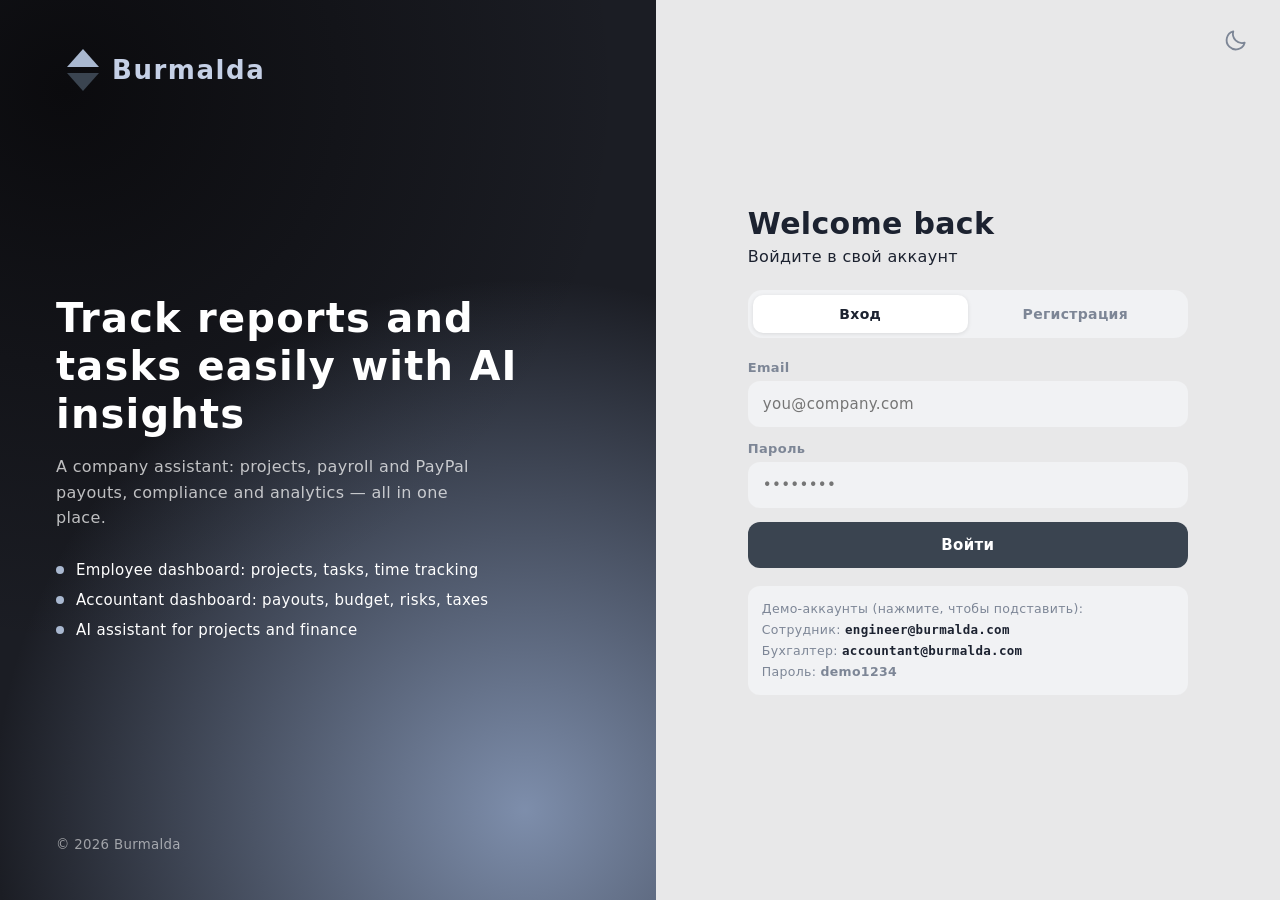
==== accountant.html @ 305d4a4e "Add Burmalda frontend: employee and accountant dashboards. Includes login, AI chat, PayPal-oriented " ====
<!DOCTYPE html>
<html lang="ru">
<head>
  <meta charset="utf-8">
  <meta name="viewport" content="width=device-width, initial-scale=1">
  <title>Burmalda — Accountant</title>
  <script src="js/theme.js"></script>
  <link rel="stylesheet" href="css/style.css">
</head>
<body>
<script src="js/api.js"></script>
<script src="js/common.js"></script>
<script src="js/pages.js"></script>
<script src="js/accountant.js"></script>
</body>
</html>
---- css/style.css ----
/* ============ Burmalda — общий стиль ============ */
:root {
  --bg: #e8e8e9;
  --side: #f6f6f7;
  --surface: #ffffff;
  --surface-2: #f1f2f4;
  --text: #1c2230;
  --muted: #7d8696;
  --border: #e3e5e9;
  --accent: #a9b8d0;
  --accent-2: #8fa1bf;
  --slate: #3a4450;
  --heading-accent: #1f5a43;
  --brand: #8d9cba;
  --ok-bg: #e6f8ea;  --ok-fg: #1f9d55;
  --warn-bg: #fff4d6; --warn-fg: #c98a00;
  --bad-bg: #ffe4e4;  --bad-fg: #d33a3a;
  --shadow: 0 1px 2px rgba(20, 30, 50, .04);
  --radius: 22px;
  --font: "Inter", "Segoe UI", system-ui, -apple-system, Roboto, Arial, sans-serif;
}
[data-theme="dark"] {
  --bg: #141416;
  --side: #17171a;
  --surface: #1e1e22;
  --surface-2: #2a2a2f;
  --text: #f1f2f5;
  --muted: #8f97a6;
  --border: #2d2d33;
  --accent: #a9b8d0;
  --accent-2: #8fa1bf;
  --slate: #3d3d47;
  --heading-accent: #b7c6e0;
  --brand: #a9b8d0;
  --ok-bg: #173826;  --ok-fg: #5ee28f;
  --warn-bg: #3d3210; --warn-fg: #ffc94a;
  --bad-bg: #40191b;  --bad-fg: #ff7b7b;
  --shadow: none;
}

* { box-sizing: border-box; margin: 0; padding: 0; }
html { color-scheme: light; }
html[data-theme="dark"] { color-scheme: dark; }
body {
  font-family: var(--font);
  background: var(--bg);
  color: var(--text);
  min-height: 100vh;
  letter-spacing: .02em;
  -webkit-font-smoothing: antialiased;
  transition: background .25s, color .25s;
}
button { font: inherit; color: inherit; cursor: pointer; border: 0; background: none; letter-spacing: inherit; }
input, textarea, select { font: inherit; color: inherit; letter-spacing: inherit; }
a { color: inherit; text-decoration: none; }
svg { display: block; }
.sr-only { position: absolute; width: 1px; height: 1px; overflow: hidden; clip: rect(0 0 0 0); }

/* ---------- Каркас приложения ---------- */
.app { display: grid; grid-template-columns: 280px 1fr; min-height: 100vh; }
.sidebar {
  background: var(--side);
  border-right: 1px solid var(--border);
  padding: 22px 14px;
  display: flex; flex-direction: column; gap: 18px;
  position: sticky; top: 0; height: 100vh; overflow-y: auto;
}
.logo { display: flex; align-items: center; gap: 12px; padding: 0 10px 4px; }
.logo svg { width: 34px; height: 44px; }
.logo span { font-size: 26px; font-weight: 600; color: var(--brand); letter-spacing: .06em; }

.profile {
  position: relative; display: flex; align-items: center; gap: 12px;
  background: var(--surface-2); border-radius: 12px; padding: 12px 14px; width: 100%; text-align: left;
}
.profile .pname { font-weight: 600; font-size: 15px; }
.profile .prole { font-size: 13px; color: var(--muted); }
.profile .chev { margin-left: auto; width: 18px; height: 18px; color: var(--muted); }
.menu-pop {
  position: absolute; left: 0; right: 0; top: calc(100% + 6px); z-index: 20;
  background: var(--surface); border: 1px solid var(--border); border-radius: 12px; padding: 6px;
  box-shadow: 0 8px 24px rgba(0,0,0,.12); display: none;
}
.menu-pop.open { display: block; }
.menu-pop button { display: block; width: 100%; text-align: left; padding: 10px 12px; border-radius: 8px; font-size: 14px; }
.menu-pop button:hover { background: var(--surface-2); }

.nav-label { font-size: 15px; color: var(--muted); padding: 6px 12px 0; text-transform: uppercase; letter-spacing: .1em; }
.nav { display: flex; flex-direction: column; gap: 4px; }
.nav button {
  display: flex; align-items: center; gap: 12px; padding: 11px 12px; border-radius: 10px;
  font-size: 15px; font-weight: 500; color: var(--text); text-align: left; width: 100%;
}
.nav button svg { width: 20px; height: 20px; flex: none; opacity: .85; }
.nav button:hover { background: var(--surface-2); }
.nav button.active { background: var(--surface-2); font-weight: 700; }
.nav .radio { width: 18px; height: 18px; border: 1.5px solid var(--muted); border-radius: 50%; flex: none; }
.nav-spacer { height: 6px; }

.content { min-width: 0; display: flex; flex-direction: column; }
.topbar {
  display: flex; align-items: center; gap: 14px; padding: 16px 28px;
  background: var(--surface); border-bottom: 1px solid var(--border);
  position: sticky; top: 0; z-index: 10;
}
[data-theme="light"] .topbar { background: #f7f7f8; }
.burger { display: none; width: 40px; height: 40px; border-radius: 10px; align-items: center; justify-content: center; }
.burger svg { width: 24px; height: 24px; }
.top-title { flex: 1; min-width: 0; }
.top-title h1 { font-size: 20px; font-weight: 600; }
.top-title p { font-size: 15px; color: var(--muted); font-weight: 500; white-space: nowrap; overflow: hidden; text-overflow: ellipsis; }
.search {
  display: flex; align-items: center; gap: 10px; background: var(--surface-2);
  border-radius: 10px; padding: 0 14px; height: 46px; width: 330px; max-width: 34vw;
}
.search svg { width: 22px; height: 22px; color: var(--muted); flex: none; }
.search input { background: none; border: 0; outline: 0; width: 100%; font-size: 15px; }
.search input::placeholder { color: var(--muted); }
.icon-btn { width: 40px; height: 40px; border-radius: 50%; display: grid; place-items: center; color: var(--muted); }
.icon-btn:hover { background: var(--surface-2); color: var(--text); }
.icon-btn svg { width: 26px; height: 26px; }

.avatar {
  width: 40px; height: 40px; border-radius: 50%; flex: none; display: grid; place-items: center;
  color: #fff; font-weight: 700; font-size: 14px; letter-spacing: .02em;
  background: linear-gradient(135deg, #3d2a6b, #1a1a3a 55%, #6a4fb0);
}
.avatar.sm { width: 46px; height: 46px; font-size: 15px; }

main#view { padding: 24px 28px 40px; flex: 1; }

/* ---------- Карточки ---------- */
.card {
  background: var(--surface); border-radius: var(--radius); padding: 22px 24px;
  box-shadow: var(--shadow); min-width: 0; position: relative;
}
.card h2 { font-size: 20px; font-weight: 600; letter-spacing: .06em; }
.card .sub { color: var(--muted); font-size: 14px; }
.card.dark {
  color: #fff; border: 0;
  background:
    radial-gradient(circle at 80% 85%, rgba(150,170,205,.85), transparent 55%),
    radial-gradient(circle at 15% 15%, #0d0d10, transparent 60%), #1d1f26;
}
.card.dark .sub { color: rgba(255,255,255,.7); }
.grid { display: grid; gap: 22px; }
.stack { display: flex; flex-direction: column; gap: 22px; min-width: 0; }
.row-head { display: flex; align-items: flex-start; justify-content: space-between; gap: 12px; }

.arrow-btn {
  width: 40px; height: 40px; border-radius: 50%; border: 1.5px solid var(--text);
  display: grid; place-items: center; flex: none;
}
.arrow-btn svg { width: 18px; height: 18px; }
.arrow-btn:hover { background: var(--text); color: var(--surface); }
.card.dark .arrow-btn { border-color: #fff; }

.stat-big { font-size: 64px; font-weight: 600; line-height: 1; margin: 18px 0 20px; letter-spacing: .04em; }
.stat-big small { font-size: 22px; font-weight: 600; margin-left: 14px; vertical-align: top; position: relative; top: 4px; }
.stat-note { display: flex; align-items: center; gap: 10px; font-size: 15px; color: var(--heading-accent); }
[data-theme="dark"] .stat-note { color: var(--text); }
.chip {
  display: inline-flex; align-items: center; gap: 3px; border: 1.5px solid currentColor;
  border-radius: 5px; padding: 0 5px; font-size: 11px; line-height: 16px; color: var(--text);
}

.pill-btns { display: flex; gap: 14px; margin-top: 4px; }
.pill {
  background: #fff; color: #1f5a43; border-radius: 999px; padding: 13px 0; flex: 1;
  font-size: 14px; font-weight: 600; letter-spacing: .06em;
}
.pill:hover { filter: brightness(.94); }
.btn-outline {
  border: 1.5px solid var(--text); border-radius: 999px; padding: 12px 24px; font-size: 14px; font-weight: 600;
}
.btn-outline:hover { background: var(--text); color: var(--surface); }
.btn {
  background: var(--slate); color: #fff; border-radius: 12px; padding: 14px 20px; font-weight: 600; font-size: 15px; width: 100%;
  transition: filter .15s;
}
[data-theme="dark"] .btn { background: var(--accent); color: #12151c; }
.btn:hover { filter: brightness(1.12); }
.btn:disabled { opacity: .6; cursor: wait; }

/* ---------- Сотрудник: аналитика ---------- */
.week { display: flex; justify-content: space-between; align-items: flex-end; height: 215px; padding: 24px 6px 0; }
.day { display: flex; flex-direction: column; align-items: center; gap: 12px; width: 14%; position: relative; }
.pillbar { width: 64px; border-radius: 40px; position: relative; transition: height .5s; }
.pillbar.hatched {
  background: repeating-linear-gradient(135deg, transparent 0 5px, var(--text) 5px 6.5px);
  border: 1.5px solid var(--text); opacity: .9;
}
.pillbar.light { background: var(--accent); }
.pillbar.mid { background: #5f6368; }
.pillbar.dark { background: var(--slate); }
[data-theme="dark"] .pillbar.dark { background: #3b3b47; }
.day .lbl { font-size: 24px; font-weight: 400; }
.tip {
  position: absolute; top: -22px; left: 50%; transform: translateX(-50%); font-size: 10px;
  padding: 1px 6px; border-radius: 4px; background: var(--ok-bg); color: var(--ok-fg); border: 1px solid var(--ok-fg);
}

/* ---------- Команда ---------- */
.member { display: flex; align-items: center; gap: 16px; padding: 12px 0; }
.member .mi { flex: 1; min-width: 0; }
.member .mn { font-weight: 600; font-size: 17px; }
.member .mt { font-size: 14px; color: var(--muted); }
.member .mt b { color: var(--text); font-weight: 700; }
.badge { font-size: 11px; padding: 3px 12px; border-radius: 4px; border: 1px solid; white-space: nowrap; }
.badge.progress { background: var(--warn-bg); color: var(--warn-fg); border-color: var(--warn-fg); }
.badge.pending  { background: var(--bad-bg);  color: var(--bad-fg);  border-color: var(--bad-fg); }
.badge.completed{ background: var(--ok-bg);   color: var(--ok-fg);   border-color: var(--ok-fg); }
.av-1 { background: linear-gradient(135deg,#e9a23b,#a8561f); }
.av-2 { background: linear-gradient(135deg,#6b8f71,#2f4f3a); }
.av-3 { background: linear-gradient(135deg,#c76d9a,#7a2f5c); }
.av-4 { background: linear-gradient(135deg,#d65a3a,#7b2a14); }
.av-5 { background: linear-gradient(135deg,#4f7fd0,#1f3f7a); }

/* ---------- AI чат ---------- */
.ai-card { display: flex; flex-direction: column; }
.ai-hello { text-align: center; padding: 14px 0 12px; }
.ai-hello .mark { width: 34px; height: 44px; margin: 6px auto 8px; }
.ai-hello .hi { color: var(--heading-accent); font-size: 21px; font-weight: 500; }
.ai-hello h3 { color: var(--heading-accent); font-size: 25px; font-weight: 700; letter-spacing: .06em; margin-top: 2px; }
.ai-hello p { color: var(--muted); font-size: 12.5px; max-width: 420px; margin: 12px auto 0; line-height: 1.6; opacity: .85; }
.chat-log { display: none; flex-direction: column; gap: 10px; max-height: 230px; overflow-y: auto; padding: 14px 2px; }
.chat-log.has { display: flex; }
.msg { max-width: 82%; padding: 10px 14px; border-radius: 14px; font-size: 14px; line-height: 1.5; white-space: pre-wrap; }
.msg.me { align-self: flex-end; background: var(--slate); color: #fff; border-bottom-right-radius: 4px; }
[data-theme="dark"] .msg.me { background: var(--accent); color: #12151c; }
.msg.ai { align-self: flex-start; background: var(--surface-2); border-bottom-left-radius: 4px; }
.composer { background: var(--surface-2); border-radius: 12px; padding: 14px 16px 10px; margin-top: auto; }
.composer textarea { width: 100%; resize: none; border: 0; outline: 0; background: none; font-size: 14px; height: 38px; }
.composer textarea::placeholder { color: var(--muted); }
.composer .tools { display: flex; align-items: center; gap: 8px; }
.composer .tools button { width: 30px; height: 30px; border-radius: 50%; background: var(--surface); display: grid; place-items: center; color: var(--muted); }
.composer .tools button svg { width: 16px; height: 16px; }
.composer .tools .send { margin-left: auto; background: var(--slate); color: #fff; }
[data-theme="dark"] .composer .tools .send { background: var(--accent); color: #12151c; }

/* ---------- Прогресс и таймер ---------- */
.gauge-wrap {
  display: flex; flex-direction: column; align-items: center;
  width: 100%; margin-top: 14px;
}
.gauge { position: relative; width: 100%; max-width: 250px; }
.gauge svg { display: block; width: 100%; height: auto; overflow: visible; }
.gauge .center { position: absolute; left: 0; right: 0; bottom: 4px; text-align: center; }
.gauge .center b { font-size: 40px; font-weight: 600; display: block; line-height: 1; }
.gauge .center span { font-size: 12px; color: var(--accent-2); }
.legend {
  display: flex; justify-content: center; gap: 16px 22px;
  margin-top: 18px; font-size: 10px; flex-wrap: wrap;
  width: 100%; text-align: center;
}
.legend i { display: inline-block; width: 13px; height: 13px; border-radius: 50%; margin-right: 6px; vertical-align: -3px; }
.legend i.hatch { border-radius: 2px; background: repeating-linear-gradient(135deg, transparent 0 2px, var(--text) 2px 3px); }
.legend i.l1 { background: var(--accent); } .legend i.l2 { background: #5f6368; } .legend i.l3 { background: var(--heading-accent); }

.tracker {
  color: #fff; display: flex; flex-direction: column; justify-content: space-between; min-height: 300px;
  background:
    radial-gradient(ellipse at 20% 100%, rgba(200,215,240,.9), transparent 55%),
    radial-gradient(ellipse at 90% 90%, rgba(120,140,175,.6), transparent 50%), #0a0a0d;
}
.tracker .time { font-size: clamp(30px, 2.9vw, 52px); font-weight: 500; letter-spacing: 0; white-space: nowrap; text-align: center; margin-top: 24px; font-variant-numeric: tabular-nums; }
.tracker .ctrls { display: flex; justify-content: center; gap: 16px; }
.tracker .ctrls button {
  width: 78px; height: 78px; border-radius: 50%; background: rgba(60,66,78,.82); display: grid; place-items: center;
  backdrop-filter: blur(6px);
}
.tracker .ctrls button:hover { background: rgba(80,88,104,.9); }
.tracker .ctrls svg { width: 34px; height: 34px; }

/* ---------- Бухгалтер ---------- */
.pay-top { display: grid; grid-template-columns: auto 1fr; gap: 18px; align-items: center; }
.pay-top .stat-big { font-size: 58px; margin: 16px 0 14px; }
.badge-dark { display: inline-flex; gap: 8px; align-items: center; background: var(--slate); color: #fff; font-size: 12px; padding: 5px 12px; border-radius: 6px; }
[data-theme="dark"] .badge-dark { background: var(--surface-2); }
.paypal { font-weight: 800; font-style: italic; color: #1b4ea8; font-size: 18px; letter-spacing: 0; }
.paypal b { color: #1d9bd8; }
[data-theme="dark"] .paypal { color: #6aa2ff; }
.card-foot { display: flex; justify-content: space-between; align-items: flex-end; margin-top: 8px; }
.muted-lg { color: var(--muted); font-size: 18px; }
.round-actions { display: flex; gap: 12px; }
.round-actions div { text-align: center; font-size: 8.5px; color: var(--muted); }
.round-actions button { width: 38px; height: 38px; border-radius: 50%; background: var(--slate); color: #fff; display: grid; place-items: center; margin: 0 auto 5px; }
.round-actions button svg { width: 18px; height: 18px; }
.alert-box { text-align: center; padding-top: 6px; }
.alert-box svg { width: 70px; height: 70px; margin: 8px auto; color: var(--slate); }
[data-theme="dark"] .alert-box svg { color: var(--accent); }
.alert-box b { display: block; font-size: 17px; font-weight: 600; margin-bottom: 4px; }
.alert-box a { display: block; margin-top: 14px; font-size: 12px; color: var(--accent-2); cursor: pointer; }
.donut-wrap { display: flex; align-items: center; gap: 14px; margin-top: 10px; }
.donut { position: relative; width: 132px; height: 132px; flex: none; }
.donut .dc { position: absolute; inset: 0; display: grid; place-content: center; text-align: center; }
.donut .dc b { font-size: 28px; font-weight: 600; line-height: 1; }
.donut .dc span { font-size: 12px; font-weight: 600; }
.donut-list { font-size: 10.5px; line-height: 1.5; }
.donut-list li { margin-bottom: 12px; list-style: none; padding-left: 10px; position: relative; }
.donut-list li::before { content: ""; position: absolute; left: 0; top: 6px; width: 4px; height: 4px; border-radius: 50%; background: var(--text); }
.link { color: var(--text); font-size: 13px; cursor: pointer; text-decoration: none; display: inline-block; margin-top: 8px; }
.link:hover { text-decoration: underline; }
.card.cash {
  display: flex; flex-direction: column; min-height: 0; height: 100%;
  align-self: stretch;
}
.card.cash .row-head { flex: none; align-items: center; margin-bottom: 2px; }
.card.cash .cf-chart-wrap {
  flex: 1 1 0%;
  min-height: 0;
  position: relative;
  width: 100%;
  margin-top: 2px;
}
.card.cash .cf-chart {
  position: absolute;
  inset: 0;
  width: 100%;
  height: 100%;
  display: block;
}
.cf-legend { display: flex; justify-content: flex-end; gap: 22px; font-size: 12px; margin: 0; flex: none; }
.cf-legend span::before { content: ""; display: inline-block; width: 6px; height: 6px; border-radius: 50%; background: var(--text); margin-right: 8px; vertical-align: 1px; }
.cf-legend .f2::before { background: #6b7280; }
.cf-legend .f3::before { background: none; width: 16px; height: 0; border-radius: 0; border-top: 2px dashed var(--text); vertical-align: 4px; }
.tx { display: grid; grid-template-columns: 38px 1fr auto; gap: 10px; align-items: center; padding: 12px 0; border-bottom: 1px solid var(--border); }
.tx:last-child { border-bottom: 0; }
.tx .ti { width: 38px; height: 38px; border-radius: 10px; display: grid; place-items: center; font-size: 11px; font-weight: 700; color: #fff; }
.tx .tn { font-size: 12px; font-weight: 600; }
.tx .td { font-size: 9.5px; color: var(--muted); }
.tx .ta { font-size: 12px; font-weight: 700; text-align: right; }
.tx .ta small { display: block; font-size: 8.5px; font-weight: 500; color: var(--accent-2); }
.scroll-list { max-height: 400px; overflow-y: auto; margin-top: 8px; }
.more { display: block; margin: 6px auto 0; color: var(--accent-2); }
.more svg { width: 24px; height: 24px; }
.dept { margin: 14px 0; }
.dept .dn { font-size: 15px; font-weight: 500; color: var(--slate); }
[data-theme="dark"] .dept .dn { color: var(--muted); }
.dept .dv { font-size: 15px; font-weight: 600; margin: 4px 0 8px; }
.bar { height: 5px; background: var(--surface-2); border-radius: 5px; overflow: hidden; }
.bar i { display: block; height: 100%; border-radius: 5px; background: var(--accent-2); }
.savings { font-size: 56px; font-weight: 700; margin: 14px 0 2px; letter-spacing: .02em; }
.save-bars { display: flex; align-items: flex-end; gap: 14px; height: 150px; margin-top: 12px; }
.save-bars div { flex: 1; border-radius: 12px 12px 0 0; background: linear-gradient(180deg, var(--accent-2), rgba(169,184,208,.15)); }
.save-lbl { display: flex; gap: 14px; margin-top: 10px; border-top: 1px solid var(--border); padding-top: 8px; }
.save-lbl span { flex: 1; text-align: center; font-size: 22px; color: var(--slate); }
[data-theme="dark"] .save-lbl span { color: var(--muted); }
.tag { background: var(--surface-2); color: var(--accent-2); font-size: 13px; padding: 6px 12px; border-radius: 6px; font-weight: 600; }
.footnote { text-align: center; font-size: 10px; color: var(--accent-2); margin-top: 10px; }

/* ---------- Модальные окна и тосты ---------- */
.overlay { position: fixed; inset: 0; background: rgba(10,12,20,.5); display: grid; place-items: center; z-index: 100; padding: 16px; animation: fade .15s; }
.modal { background: var(--surface); border-radius: 20px; padding: 26px; width: 100%; max-width: 440px; box-shadow: 0 20px 60px rgba(0,0,0,.3); }
.modal h3 { font-size: 20px; margin-bottom: 4px; }
.modal .sub { margin-bottom: 18px; }
.modal-actions { display: flex; gap: 10px; margin-top: 22px; justify-content: flex-end; }
.modal-actions .btn { width: auto; padding: 12px 22px; }
.btn.ghost { background: var(--surface-2); color: var(--text); }
.theme-opts { display: grid; grid-template-columns: repeat(3, 1fr); gap: 10px; }
.theme-opts button { border: 2px solid var(--border); border-radius: 14px; padding: 14px 8px; display: flex; flex-direction: column; align-items: center; gap: 8px; font-size: 14px; font-weight: 500; }
.theme-opts button svg { width: 26px; height: 26px; }
.theme-opts button.on { border-color: var(--accent-2); background: var(--surface-2); font-weight: 700; }
.toast { position: fixed; bottom: 24px; left: 50%; transform: translateX(-50%); background: var(--slate); color: #fff; padding: 12px 20px; border-radius: 12px; font-size: 14px; z-index: 200; animation: fade .2s; max-width: 90vw; box-shadow: 0 8px 24px rgba(0,0,0,.25); }
@keyframes fade { from { opacity: 0; transform: translate(-50%, 6px); } }
.overlay { animation: fadeo .15s; } @keyframes fadeo { from { opacity: 0; } }

.field { display: flex; flex-direction: column; gap: 6px; margin-bottom: 14px; }
.field label { font-size: 13px; font-weight: 600; color: var(--muted); }
.field input, .field select {
  background: var(--surface-2); border: 1.5px solid transparent; border-radius: 12px; padding: 13px 14px; font-size: 15px; outline: 0; width: 100%;
}
.field input:focus, .field select:focus { border-color: var(--accent-2); }
.field .err { font-size: 12px; color: var(--bad-fg); min-height: 0; }

.placeholder-view { display: grid; place-items: center; text-align: center; min-height: 55vh; }
.placeholder-view .card { max-width: 480px; padding: 40px; }
.placeholder-view h2 { margin-bottom: 8px; }

/* ---------- Страница входа ---------- */
.auth { display: grid; grid-template-columns: 1.05fr 1fr; min-height: 100vh; }
.auth-hero {
  background:
    radial-gradient(circle at 80% 90%, rgba(150,170,205,.8), transparent 55%),
    radial-gradient(circle at 10% 10%, #0b0b0e, transparent 55%), #1b1d24;
  color: #fff; padding: 48px 56px; display: flex; flex-direction: column; justify-content: space-between;
}
.auth-hero .logo span { color: #c5d0e6; }
.auth-hero h2 { font-size: 40px; line-height: 1.2; font-weight: 600; letter-spacing: .03em; max-width: 480px; }
.auth-hero p { color: rgba(255,255,255,.72); margin-top: 16px; max-width: 440px; line-height: 1.6; }
.feat { display: flex; flex-direction: column; gap: 12px; margin-top: 30px; font-size: 15px; }
.feat div { display: flex; gap: 12px; align-items: center; }
.feat i { width: 8px; height: 8px; border-radius: 50%; background: #a9b8d0; flex: none; }
.auth-side { display: grid; place-items: center; padding: 32px 20px; position: relative; }
.auth-theme { position: absolute; top: 20px; right: 24px; }
.auth-box { width: 100%; max-width: 440px; }
.auth-box h1 { font-size: 30px; font-weight: 600; }
.auth-box .sub { margin: 6px 0 24px; }
.tabs { display: grid; grid-template-columns: 1fr 1fr; background: var(--surface-2); border-radius: 14px; padding: 5px; margin-bottom: 22px; }
.tabs button { padding: 11px; border-radius: 10px; font-weight: 600; font-size: 14px; color: var(--muted); }
.tabs button.on { background: var(--surface); color: var(--text); box-shadow: 0 1px 4px rgba(0,0,0,.1); }
.role-pick { display: grid; grid-template-columns: 1fr 1fr; gap: 10px; margin-bottom: 16px; }
.role-pick button { border: 2px solid var(--border); border-radius: 14px; padding: 14px 12px; text-align: left; }
.role-pick button b { display: block; font-size: 15px; margin-bottom: 2px; }
.role-pick button span { font-size: 12px; color: var(--muted); }
.role-pick button.on { border-color: var(--accent-2); background: var(--surface-2); }
.two { display: grid; grid-template-columns: 1fr 1fr; gap: 12px; }
.auth-msg { font-size: 13px; margin-bottom: 12px; padding: 10px 12px; border-radius: 10px; display: none; }
.auth-msg.show { display: block; }
.auth-msg.err { background: var(--bad-bg); color: var(--bad-fg); }
.auth-msg.ok { background: var(--ok-bg); color: var(--ok-fg); }
.demo { margin-top: 18px; font-size: 12.5px; color: var(--muted); background: var(--surface-2); padding: 12px 14px; border-radius: 12px; line-height: 1.7; }
.demo code { color: var(--text); font-weight: 600; cursor: pointer; }
.auth-bg-light { background: var(--surface); }

/* ---------- Адаптив ---------- */
@media (max-width: 1280px) {
  .g-top-emp { grid-template-columns: repeat(2, 1fr) !important; }
  .g-main-emp { grid-template-columns: 1fr !important; }
  .g-top-acc { grid-template-columns: 1fr 1fr !important; }
  .g-top-acc > :first-child { grid-column: 1 / -1; }
  .g-mid-acc { grid-template-columns: 1fr 1fr !important; }
  .g-mid-acc .cash { grid-column: 1 / -1; order: -1; }
}
@media (max-width: 900px) {
  .app { grid-template-columns: 1fr; }
  .sidebar { position: fixed; left: 0; top: 0; z-index: 60; width: 290px; transform: translateX(-100%); transition: transform .25s; box-shadow: 0 0 40px rgba(0,0,0,.3); }
  .sidebar.open { transform: none; }
  .burger { display: grid; }
  .topbar { padding: 12px 16px; }
  .search { display: none; }
  main#view { padding: 16px; }
  .auth { grid-template-columns: 1fr; }
  .auth-hero { display: none; }
}
@media (max-width: 640px) {
  .g-top-emp, .g-top-acc, .g-mid-acc, .g-bot-acc, .sub-grid { grid-template-columns: 1fr !important; }
  .stat-big { font-size: 48px; }
  .pay-top { grid-template-columns: 1fr; }
  .top-title p { display: none; }
  .two { grid-template-columns: 1fr; }
  .pillbar { width: 38px; } .day .lbl { font-size: 18px; }
}

/* =====================================================================
   v2: выравнивание, раскрытие виджетов, новые страницы
   ===================================================================== */

/* нижние виджеты заканчиваются в одной линии */
.g-main-emp > .stack > :last-child,
.g-mid-acc > .stack > :last-child { flex: 1; }
.g-main-emp .sub-grid { align-items: stretch; }
.g-main-emp .sub-grid > .card { height: 100%; }
.g-main-emp .tracker { min-height: 0; }
.g-mid-acc { align-items: stretch; }
.g-mid-acc > .card { min-height: 0; }

/* кнопки меню с иконками */
.nav .nav-ic svg { opacity: .85; }

/* раскрываемые карточки */
.expandable { cursor: pointer; transition: transform .18s ease, box-shadow .18s ease; }
.expandable:hover { transform: translateY(-2px); box-shadow: 0 10px 28px rgba(20,30,50,.12); }
[data-theme="dark"] .expandable:hover { box-shadow: 0 10px 28px rgba(0,0,0,.45); }
.expandable:focus-visible, .nav button:focus-visible, .btn:focus-visible, .chip-btn:focus-visible, button:focus-visible { outline: 2px solid var(--accent-2); outline-offset: 2px; }
body.noscroll { overflow: hidden; }
.xov { position: fixed; inset: 0; z-index: 90; background: rgba(10,12,20,.55); backdrop-filter: blur(3px); display: grid; place-items: center; padding: 20px; }
.xcard { background: var(--surface); color: var(--text); border-radius: var(--radius); width: min(980px, 100%); max-height: calc(100vh - 40px); display: flex; flex-direction: column; box-shadow: 0 30px 80px rgba(0,0,0,.4); overflow: hidden; will-change: transform; }
.xhead { display: flex; justify-content: space-between; align-items: center; padding: 20px 20px 4px 28px; }
.xhead h2 { font-size: 22px; font-weight: 600; letter-spacing: .06em; }
.xbody { padding: 8px 28px 28px; overflow-y: auto; min-width: 0; }
.xstats { display: grid; grid-template-columns: repeat(auto-fit, minmax(150px, 1fr)); gap: 12px; margin: 8px 0 6px; }
.xstat { background: var(--surface-2); border-radius: 14px; padding: 14px 16px; }
.xstat span { display: block; font-size: 12px; color: var(--muted); }
.xstat b { display: block; margin-top: 4px; font-size: 24px; font-weight: 600; font-variant-numeric: tabular-nums; }
.xsec { font-size: 12px; text-transform: uppercase; letter-spacing: .12em; color: var(--muted); margin: 22px 0 6px; font-weight: 600; }
.xrow { display: grid; grid-template-columns: 1fr auto; gap: 2px 16px; align-items: center; padding: 11px 0; border-bottom: 1px solid var(--border); font-size: 14px; }
.xrow:last-child { border-bottom: 0; }
.xrow .s { color: var(--muted); font-size: 12px; }
.xrow .v { font-weight: 600; font-variant-numeric: tabular-nums; text-align: right; }
.xrow .full { grid-column: 1 / -1; }
.xtwo { display: grid; grid-template-columns: 1fr 1fr; gap: 0 32px; }
.xnote { background: var(--surface-2); border-radius: 14px; padding: 14px 16px; font-size: 14px; line-height: 1.6; margin-top: 18px; }
.xnote b { color: var(--heading-accent); }
[data-theme="dark"] .xnote b { color: var(--accent); }
.xfoot { display: flex; gap: 10px; margin-top: 22px; flex-wrap: wrap; }

/* общие элементы страниц */
.page-head { display: flex; align-items: flex-end; justify-content: space-between; gap: 16px; flex-wrap: wrap; margin-bottom: 22px; }
.page-head h1 { font-size: 26px; font-weight: 600; letter-spacing: .04em; }
.page-head p { color: var(--muted); font-size: 14px; margin-top: 4px; }
.head-actions { display: flex; gap: 10px; flex-wrap: wrap; align-items: center; }
.btn.sm { width: auto; padding: 10px 18px; font-size: 13px; border-radius: 10px; }
.btn.line { background: transparent; color: var(--text); border: 1.5px solid var(--text); }
[data-theme="dark"] .btn.line { background: transparent; color: var(--text); }
.btn.line:hover { background: var(--text); color: var(--surface); filter: none; }
.btn.paypal-btn { background: #ffc439; color: #1a1a1a; }
.btn.paypal-btn:hover { filter: brightness(.96); }
[data-theme="dark"] .btn.paypal-btn { background: #ffc439; color: #1a1a1a; }
.kpis { display: grid; grid-template-columns: repeat(4, 1fr); gap: 22px; margin-bottom: 22px; }
.kpi .lbl { font-size: 13px; color: var(--muted); font-weight: 500; }
.kpi .val { font-size: 34px; font-weight: 600; margin-top: 8px; font-variant-numeric: tabular-nums; letter-spacing: .02em; }
.kpi .val small { font-size: 14px; font-weight: 600; margin-left: 6px; color: var(--muted); }
.kpi .hint { font-size: 12px; color: var(--muted); margin-top: 6px; }
.kpi .hint.up { color: var(--ok-fg); }
.split { display: grid; grid-template-columns: 1.7fr 1fr; gap: 22px; align-items: start; }
.split.even { grid-template-columns: 1fr 1fr; }
.tbl-wrap { overflow-x: auto; margin: 0 -8px; }
table.tbl { width: 100%; border-collapse: collapse; font-size: 14px; min-width: 580px; }
.tbl th { text-align: left; font-size: 11px; font-weight: 600; color: var(--muted); text-transform: uppercase; letter-spacing: .1em; padding: 10px 8px; border-bottom: 1px solid var(--border); white-space: nowrap; }
.tbl td { padding: 13px 8px; border-bottom: 1px solid var(--border); vertical-align: middle; }
.tbl tbody tr:last-child td { border-bottom: 0; }
.tbl .num { text-align: right; font-variant-numeric: tabular-nums; white-space: nowrap; }
.tbl tbody tr.click { cursor: pointer; }
.tbl tbody tr.click:hover td { background: var(--surface-2); }
.tbl tfoot td { font-weight: 700; border-top: 2px solid var(--border); border-bottom: 0; }
.who { display: flex; align-items: center; gap: 12px; min-width: 0; }
.who .avatar { width: 36px; height: 36px; font-size: 12px; }
.who b { display: block; font-weight: 600; }
.who span { display: block; font-size: 12px; color: var(--muted); }
.badge.todo { background: var(--surface-2); color: var(--muted); border-color: var(--border); }
.badge.paid { background: var(--ok-bg); color: var(--ok-fg); border-color: var(--ok-fg); }
.badge.unpaid { background: var(--bad-bg); color: var(--bad-fg); border-color: var(--bad-fg); }
.badge.sched { background: var(--warn-bg); color: var(--warn-fg); border-color: var(--warn-fg); }
.badge.failed { background: var(--bad-bg); color: var(--bad-fg); border-color: var(--bad-fg); }
.bar.lg { height: 8px; }
.seg { display: inline-flex; background: var(--surface-2); border-radius: 12px; padding: 4px; gap: 2px; flex-wrap: wrap; }
.seg button { padding: 8px 16px; border-radius: 9px; font-size: 13px; font-weight: 600; color: var(--muted); }
.seg button.on { background: var(--surface); color: var(--text); box-shadow: 0 1px 4px rgba(0,0,0,.12); }
.toolbar { display: flex; gap: 14px; align-items: center; flex-wrap: wrap; margin-bottom: 16px; }
.toolbar .search { width: 280px; max-width: 100%; background: var(--surface-2); }
.pp { display: inline-flex; align-items: center; gap: 6px; font-size: 12px; color: var(--muted); }
.pp .paypal { font-size: 14px; }
.amt-in { color: var(--ok-fg); font-weight: 700; }
.amt-out { font-weight: 700; }
.empty { text-align: center; color: var(--muted); padding: 36px 0; font-size: 14px; }
.list-card h2 { margin-bottom: 6px; }

/* AI Burmalda */
.ai-page { display: grid; grid-template-columns: 290px 1fr; gap: 22px; height: calc(100vh - 134px); min-height: 520px; }
.ai-side { display: flex; flex-direction: column; gap: 22px; min-height: 0; }
.ai-side .card { padding: 18px; }
.ai-side .card.grow { flex: 1; overflow-y: auto; min-height: 0; }
.ai-side h3 { font-size: 12px; text-transform: uppercase; letter-spacing: .12em; color: var(--muted); font-weight: 600; margin-bottom: 10px; }
.hist { display: flex; flex-direction: column; gap: 2px; }
.hist button { text-align: left; width: 100%; padding: 10px 12px; border-radius: 10px; font-size: 14px; white-space: nowrap; overflow: hidden; text-overflow: ellipsis; }
.hist button:hover, .hist button.on { background: var(--surface-2); }
.hist button.on { font-weight: 700; }
.ai-main { display: flex; flex-direction: column; min-height: 0; padding: 0; overflow: hidden; }
.ai-bar { display: flex; align-items: center; gap: 14px; padding: 16px 24px; border-bottom: 1px solid var(--border); }
.ai-bar .mark { width: 26px; height: 34px; }
.ai-bar h2 { font-size: 18px; }
.ai-bar .sub { font-size: 12px; display: flex; align-items: center; gap: 8px; margin-top: 2px; }
.dot { width: 8px; height: 8px; border-radius: 50%; background: var(--ok-fg); display: inline-block; }
.ai-bar .pp { margin-left: auto; }
.ai-thread { flex: 1; overflow-y: auto; padding: 24px; display: flex; flex-direction: column; gap: 14px; min-height: 0; }
.ai-thread .ai-hello { margin: auto; }
.ai-thread .msg { max-width: min(640px, 86%); font-size: 15px; line-height: 1.6; }
.ai-thread .msg small { display: block; font-size: 11px; opacity: .6; margin-top: 4px; }
.ai-compose { padding: 14px 24px 20px; border-top: 1px solid var(--border); display: flex; flex-direction: column; gap: 12px; }
.chips { display: flex; flex-wrap: wrap; gap: 8px; }
.chip-btn { border: 1.5px solid var(--border); border-radius: 999px; padding: 8px 14px; font-size: 13px; text-align: left; }
.chip-btn:hover { border-color: var(--accent-2); background: var(--surface-2); }
.ai-compose .composer { margin: 0; }
.typing { display: inline-flex; gap: 4px; padding: 4px 0; }
.typing i { width: 7px; height: 7px; border-radius: 50%; background: var(--muted); animation: blink 1s infinite; }
.typing i:nth-child(2) { animation-delay: .15s; } .typing i:nth-child(3) { animation-delay: .3s; }
@keyframes blink { 0%, 80%, 100% { opacity: .25; } 40% { opacity: 1; } }

/* задачи сотрудника */
.board { display: grid; grid-template-columns: repeat(3, 1fr); gap: 22px; align-items: start; }
.col-head { display: flex; justify-content: space-between; align-items: center; }
.col-head .count { font-size: 12px; background: var(--surface-2); border-radius: 999px; padding: 2px 10px; color: var(--muted); font-weight: 600; }
.task { background: var(--surface-2); border-radius: 14px; padding: 14px 16px; margin-top: 12px; cursor: pointer; width: 100%; text-align: left; display: block; transition: transform .15s; }
.task:hover { transform: translateY(-2px); }
.task b { display: block; font-size: 15px; font-weight: 600; margin-bottom: 4px; }
.task .meta { display: flex; justify-content: space-between; gap: 10px; font-size: 12px; color: var(--muted); margin-top: 10px; align-items: center; }
.task .prio { font-weight: 700; }
.prio.high { color: var(--bad-fg); } .prio.mid { color: var(--warn-fg); } .prio.low { color: var(--ok-fg); }
.col-empty { font-size: 13px; color: var(--muted); padding: 18px 4px; }

/* отчёты */
.rep-grid { display: grid; grid-template-columns: repeat(auto-fill, minmax(280px, 1fr)); gap: 22px; }
.rep { display: flex; flex-direction: column; gap: 12px; }
.rep .ri { width: 44px; height: 44px; border-radius: 12px; background: var(--surface-2); display: grid; place-items: center; color: var(--accent-2); }
.rep .ri svg { width: 22px; height: 22px; }
.rep h3 { font-size: 17px; font-weight: 600; }
.rep p { font-size: 13px; color: var(--muted); line-height: 1.5; }
.rep .row { display: flex; gap: 8px; margin-top: auto; align-items: center; flex-wrap: wrap; }
.fmt { font-size: 11px; font-weight: 700; border: 1px solid var(--border); border-radius: 5px; padding: 2px 7px; color: var(--muted); }
.ai-sum { background: linear-gradient(135deg, rgba(169,184,208,.22), rgba(169,184,208,.06)); border: 1px solid var(--border); }
.ai-sum h2 { display: flex; align-items: center; gap: 10px; }
.ai-sum h2 svg { width: 22px; height: 22px; color: var(--accent-2); }
.ai-sum ul { list-style: none; margin-top: 14px; display: flex; flex-direction: column; gap: 12px; }
.ai-sum li { font-size: 14px; line-height: 1.55; padding-left: 18px; position: relative; }
.ai-sum li::before { content: ""; position: absolute; left: 0; top: .6em; width: 7px; height: 7px; border-radius: 50%; background: var(--accent-2); }
.ai-sum li.warn::before { background: var(--warn-fg); }
.ai-sum li.good::before { background: var(--ok-fg); }
.ai-sum .src { font-size: 11px; color: var(--muted); margin-top: 14px; }
.cols-bars { display: flex; align-items: flex-end; gap: 12px; height: 150px; margin-top: 14px; }
.cols-bars div { flex: 1; display: flex; flex-direction: column; align-items: center; justify-content: flex-end; gap: 6px; height: 100%; font-size: 11px; color: var(--muted); }
.cols-bars i { display: block; flex: none; width: 100%; border-radius: 10px 10px 0 0; background: linear-gradient(180deg, var(--accent-2), rgba(169,184,208,.25)); height: max(4px, calc((100% - 44px) * var(--r, 1))); }
.cols-bars div.cur i { background: var(--slate); }
[data-theme="dark"] .cols-bars div.cur i { background: var(--accent); }
.cols-bars em { font-style: normal; font-weight: 600; color: var(--text); font-size: 11px; font-variant-numeric: tabular-nums; }

/* кошелёк / finance */
.wallet-card { min-height: 230px; display: flex; flex-direction: column; justify-content: space-between; }
.wallet-card .stat-big { margin: 14px 0 10px; }
.paybox { display: flex; flex-direction: column; gap: 12px; }
.pay-acc { display: flex; align-items: center; gap: 12px; background: var(--surface-2); border-radius: 12px; padding: 12px 14px; font-size: 14px; }
.pay-acc .paypal { font-size: 16px; }
.pay-acc span { margin-left: auto; color: var(--ok-fg); font-size: 12px; font-weight: 600; }
.alloc { margin: 14px 0; }
.alloc .top { display: flex; justify-content: space-between; font-size: 14px; margin-bottom: 6px; gap: 12px; }
.alloc .top span { color: var(--muted); font-variant-numeric: tabular-nums; }

/* адаптив v2 */
@media (max-width: 1280px) {
  .kpis { grid-template-columns: repeat(2, 1fr); }
  .split, .split.even { grid-template-columns: 1fr; }
}
@media (max-width: 1100px) {
  .ai-page { grid-template-columns: 1fr; height: auto; }
  .ai-main { height: 70vh; min-height: 480px; }
  .ai-side { flex-direction: column; }
  .board { grid-template-columns: 1fr; }
}
@media (max-width: 640px) {
  .kpis { grid-template-columns: 1fr; }
  .xtwo { grid-template-columns: 1fr; }
  .xbody { padding: 6px 18px 22px; } .xhead { padding-left: 18px; }
  .ai-bar, .ai-thread, .ai-compose { padding-left: 16px; padding-right: 16px; }
  .ai-bar .pp { display: none; }
}
@media (prefers-reduced-motion: reduce) { .expandable, .task { transition: none; } }

.btn.sm { display: inline-flex; align-items: center; justify-content: center; gap: 8px; }
.btn svg { display: inline-block; flex: none; }

/* колонки равной высоты: нижние карточки заканчиваются на одной линии */
.split.eq { align-items: stretch; }
.split.eq > .stack > :last-child { flex: 1; }
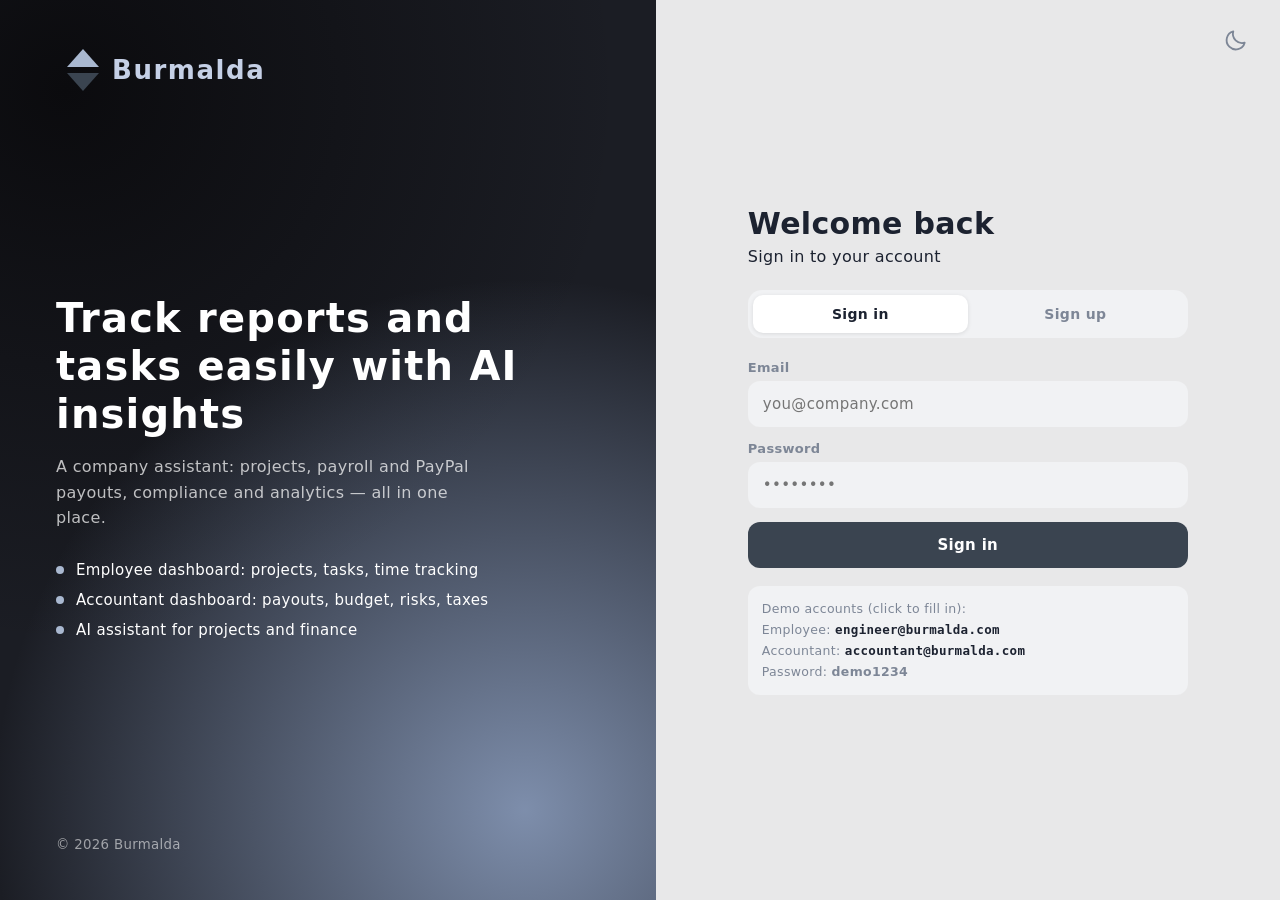
==== commit 5782a6f4: "Add files via upload" ====
--- a/accountant.html
+++ b/accountant.html
@@ -2,7 +2,7 @@
 <html lang="ru">
 <head>
   <meta charset="utf-8">
-  <meta name="viewport" content="width=device-width, initial-scale=1">
+  <meta name="viewport" content="width=device-width, initial-scale=1, viewport-fit=cover">
   <title>Burmalda — Accountant</title>
   <script src="js/theme.js"></script>
   <link rel="stylesheet" href="css/style.css">
--- a/css/style.css
+++ b/css/style.css
@@ -641,3 +641,301 @@
 /* колонки равной высоты: нижние карточки заканчиваются на одной линии */
 .split.eq { align-items: stretch; }
 .split.eq > .stack > :last-child { flex: 1; }
+
+/* =====================================================================
+   v3: мобильная версия (iPhone 17 и другие телефоны, ширина до 640px).
+   На ПК ничего не меняется: мобильные блоки скрыты, .m-rail не влияет на сетку.
+   ===================================================================== */
+.m-rail { display: contents; }
+.m-head, .m-tabbar { display: none; }
+
+@media (max-width: 640px) {
+  :root {
+    --radius: 26px;
+    --t1: #e9edf4; --t2: #d3dbe9;
+    --m-glow: rgba(169, 184, 208, .55);
+    --m-nav-h: 64px;
+  }
+  html[data-theme="light"] { --bg: #f4f3f0; --surface-2: #f1f0ed; --border: #e8e6e2; }
+  [data-theme="dark"] {
+    --t1: #22252d; --t2: #2c3241;
+    --m-glow: rgba(130, 150, 210, .16);
+  }
+  body { -webkit-tap-highlight-color: transparent; }
+  .app {
+    background: radial-gradient(120% 70% at 30% -5%, var(--m-glow), transparent 62%) no-repeat top / 100% 560px, var(--bg);
+  }
+
+  /* ---------- шапка ---------- */
+  [data-theme] .topbar {
+    background: color-mix(in srgb, var(--bg) 70%, transparent);
+    -webkit-backdrop-filter: blur(16px); backdrop-filter: blur(16px);
+    border: 0; gap: 10px;
+    padding: calc(10px + env(safe-area-inset-top)) 16px 8px;
+  }
+  .top-title { visibility: hidden; }
+  .burger, .topbar .icon-btn { width: 44px; height: 44px; border-radius: 50%; background: var(--surface); color: var(--text); box-shadow: var(--shadow); }
+  .burger svg, .topbar .icon-btn svg { width: 21px; height: 21px; }
+  .topbar .icon-btn[data-act="help"] { display: none; }
+  .topbar > .avatar { width: 44px; height: 44px; }
+
+  .m-head { display: block; padding: 4px 20px 16px; }
+  .m-head p { color: var(--muted); font-size: 15px; }
+  .m-head h1 { font-size: 38px; font-weight: 500; line-height: 1.05; letter-spacing: -.02em; margin-top: 4px; }
+
+  main#view { padding: 0 16px calc(var(--m-nav-h) + 40px + env(safe-area-inset-bottom)); }
+
+  /* ---------- нижнее меню ---------- */
+  .m-tabbar {
+    display: flex; gap: 2px; position: fixed; z-index: 50; left: 50%; transform: translateX(-50%);
+    bottom: calc(12px + env(safe-area-inset-bottom)); padding: 6px; border-radius: 999px;
+    background: color-mix(in srgb, var(--surface) 82%, transparent);
+    -webkit-backdrop-filter: blur(18px) saturate(1.4); backdrop-filter: blur(18px) saturate(1.4);
+    border: 1px solid var(--border); box-shadow: 0 12px 32px rgba(20, 30, 50, .16);
+    max-width: calc(100vw - 24px);
+  }
+  .m-tabbar button {
+    height: 50px; min-width: 46px; padding: 0 11px; border-radius: 999px; color: var(--muted);
+    display: flex; align-items: center; justify-content: center; gap: 7px; transition: background .2s, color .2s;
+  }
+  .m-tabbar button svg { width: 22px; height: 22px; flex: none; }
+  .m-tabbar button span { display: none; font-size: 13px; font-weight: 600; letter-spacing: .01em; }
+  .m-tabbar button.active { background: var(--slate); color: #fff; padding: 0 16px; }
+  [data-theme="dark"] .m-tabbar button.active { background: var(--accent); color: #12151c; }
+  .m-tabbar button.active span { display: inline; }
+
+  /* выезжающее меню */
+  .sidebar { padding-top: calc(22px + env(safe-area-inset-top)); width: min(300px, 84vw); }
+  .sidebar.open + .content::after { content: ""; position: fixed; inset: 0; z-index: 55; background: rgba(10, 12, 20, .4); }
+
+  /* ---------- карточки ---------- */
+  .grid, .stack { gap: 14px; }
+  .g-main-emp, .g-mid-acc, .g-bot-acc { margin-top: 14px !important; }
+  .card { padding: 18px; }
+  .card h2 { font-size: 17px; letter-spacing: .02em; }
+  .stat-big { font-size: 46px; margin: 14px 0 14px; }
+  .stat-big small { font-size: 16px; margin-left: 8px; }
+  .arrow-btn { width: 36px; height: 36px; border-color: currentColor; }
+  @media (hover: none) {
+    .expandable:hover { transform: none; box-shadow: var(--shadow); }
+    .task:hover { transform: none; }
+  }
+  .expandable:active { transform: scale(.985); }
+
+  /* карусели: карточки листаются пальцем, следующая выглядывает справа */
+  .m-rail, .board {
+    display: flex; gap: 12px; overflow-x: auto; scroll-snap-type: x mandatory;
+    margin: 0 -16px; padding: 2px 16px 6px; scroll-padding: 0 16px; scrollbar-width: none;
+  }
+  .m-rail::-webkit-scrollbar, .board::-webkit-scrollbar { display: none; }
+  .m-rail > .card { flex: 0 0 74%; scroll-snap-align: start; min-height: 178px; display: flex; flex-direction: column; }
+  .m-rail > .card .stat-big { font-size: 34px !important; margin: auto 0 10px; white-space: nowrap; }
+  .m-rail > .card .stat-big small { font-size: 13px; margin-left: 6px; }
+  /* четыре разных тона из палитры сайта: светлый, глубже, акцентный, тёмный с подсветкой */
+  .m-rail > .card:nth-child(3n+1), .kpis > .card:nth-child(4n+1), .board > .card:nth-child(1) { background: var(--t1); }
+  .m-rail > .card:nth-child(3n+2), .kpis > .card:nth-child(4n+2), .board > .card:nth-child(2) { background: var(--t2); }
+  .m-rail > .card:nth-child(3n+3), .kpis > .card:nth-child(4n+3) {
+    background: linear-gradient(150deg, #b9c6db, #a9b8d0 60%, #98a9c6);
+    --text: #161b26; --muted: rgba(22, 27, 38, .62); --heading-accent: #1c2a44; --ok-fg: #1b5e3c;
+    color: var(--text);
+  }
+  .kpis > .card:nth-child(4n+4) {
+    background: radial-gradient(circle at 85% 95%, rgba(150, 170, 205, .8), transparent 60%), radial-gradient(circle at 10% 10%, #0d0d10, transparent 60%), #1d1f26;
+    --text: #fff; --muted: rgba(255, 255, 255, .62); --heading-accent: #fff; --ok-fg: #7fe0a6;
+    color: var(--text);
+  }
+  .m-rail .chip { border-radius: 999px; padding: 1px 8px; }
+
+  /* ---------- сотрудник: дашборд ---------- */
+  .g-top-emp > .card.dark { min-height: 0; }
+  .week { height: 190px; padding-top: 22px; }
+  .pillbar { width: 30px; }
+  .day .lbl { font-size: 15px; color: var(--muted); }
+  .member { gap: 12px; padding: 10px 0; }
+  .member .mn { font-size: 15px; }
+  .member .mt { font-size: 13px; }
+  .btn-outline { padding: 9px 14px; font-size: 13px; white-space: nowrap; }
+  .g-main-emp .sub-grid { grid-template-columns: 1fr 1fr !important; gap: 12px; }
+  .sub-grid > .card { padding: 16px 14px; }
+  .sub-grid h2 { font-size: 15px; }
+  .sub-grid .gauge .center { bottom: 0; }
+  .sub-grid .gauge .center b { font-size: 21px; }
+  .sub-grid .gauge .center span { font-size: 8.5px; letter-spacing: 0; }
+  .legend { gap: 6px 10px; margin-top: 12px; font-size: 9.5px; }
+  .tracker { min-height: 0; gap: 12px; }
+  .tracker .time { font-size: 25px; margin-top: 8px; }
+  .tracker .ctrls { gap: 10px; }
+  .tracker .ctrls button { width: 50px; height: 50px; }
+  .tracker .ctrls svg { width: 22px; height: 22px; }
+
+  /* ---------- бухгалтер: дашборд ---------- */
+  .pay-top { gap: 6px; }
+  .pay-top .stat-big { font-size: 44px; margin: 12px 0 12px; }
+  .card-foot { flex-wrap: wrap; gap: 10px; }
+  .muted-lg { font-size: 14px; }
+  .round-actions button { background: var(--surface); color: var(--text); }
+  .round-actions div { font-size: 10px; color: var(--text); }
+  .alert-box {
+    display: grid; grid-template-columns: 54px 1fr; column-gap: 14px; text-align: left;
+    background: var(--bad-bg);
+  }
+  .alert-box h2 { grid-column: 1 / -1; margin-bottom: 10px; }
+  .alert-box svg { grid-column: 1; grid-row: 2 / span 3; width: 52px; height: 52px; margin: 0; align-self: center; color: var(--bad-fg) !important; }
+  .alert-box b, .alert-box > span, .alert-box a { grid-column: 2; }
+  .alert-box b { margin: 0; font-size: 18px; }
+  .alert-box a { margin-top: 8px; font-size: 13px; font-weight: 600; color: var(--text); }
+  .donut-wrap { gap: 16px; }
+  .donut-list { font-size: 12px; }
+  .card.cash { height: auto; }
+  .card.cash .row-head { flex-wrap: wrap; }
+  .cf-legend { gap: 14px; font-size: 11px; }
+  .card.cash .cf-chart-wrap { flex: none; height: auto; aspect-ratio: 720 / 520; margin-top: 8px; }
+  .cf-chart text { font-size: 24px; }
+  .pay-top > div:last-child svg { height: 150px; }
+  .tag { white-space: nowrap; }
+  .savings { font-size: 40px; }
+  .save-bars { height: 110px; gap: 10px; }
+  .save-lbl span { font-size: 13px; }
+
+  /* ---------- страницы ---------- */
+  .page-head { margin-bottom: 14px; gap: 12px; }
+  .page-head h1 { display: none; }
+  .page-head > div:first-child p { margin-top: 0; }
+  .head-actions { width: 100%; }
+  .head-actions .btn { flex: 1; padding: 13px 14px; border-radius: 999px; }
+  .page-head > .seg { width: 100%; }
+  .seg { flex-wrap: nowrap; overflow-x: auto; scrollbar-width: none; border-radius: 999px; }
+  .seg button { flex: 1; white-space: nowrap; border-radius: 999px; }
+
+  .kpis { grid-template-columns: 1fr 1fr; gap: 12px; margin-bottom: 14px; }
+  .kpi { padding: 16px; }
+  .kpi .lbl { font-size: 12px; }
+  .kpi .val { font-size: 21px; margin-top: 6px; letter-spacing: 0; }
+  .kpi .val small { display: block; margin: 2px 0 0; font-size: 11px; }
+  .kpi .hint { font-size: 11px; }
+  .split, .split.even { gap: 14px; }
+
+  .toolbar { gap: 10px; }
+  .toolbar .seg { width: 100%; }
+  .toolbar .search { width: 100%; height: 44px; }
+
+  /* таблицы превращаются в список карточек */
+  .tbl-wrap { margin: 0; overflow: visible; }
+  table.tbl, .tbl tbody, .tbl tfoot { display: block; min-width: 0; }
+  .tbl thead { display: none; }
+  .tbl tr { display: grid; grid-template-columns: minmax(0, 1fr) auto; gap: 6px 12px; align-items: center; padding: 14px 0; border-bottom: 1px solid var(--border); }
+  .tbl tbody tr:last-child { border-bottom: 0; }
+  .tbl td, .tbl tfoot td { display: block; padding: 0; border: 0; min-width: 0; }
+  .tbl tbody tr.click:hover td { background: none; }
+  .tbl tbody tr.click:active { opacity: .6; }
+  .who b { white-space: nowrap; overflow: hidden; text-overflow: ellipsis; }
+
+  #txBody tr { grid-template-areas: "name amt" "date st"; }
+  #txBody td:nth-child(1) { grid-area: date; font-size: 12px; color: var(--muted); }
+  #txBody td:nth-child(2) { grid-area: name; }
+  #txBody td:nth-child(3), #txBody td:nth-child(5) { display: none; }
+  #txBody td:nth-child(4) { grid-area: amt; }
+  #txBody td:nth-child(6) { grid-area: st; justify-self: end; }
+
+  [data-page="tasks"] .tbl tr { grid-template-areas: "who sal" "bar bar" "st pay"; }
+  [data-page="tasks"] .tbl td:nth-child(1) { grid-area: who; }
+  [data-page="tasks"] .tbl td:nth-child(2) { grid-area: bar; min-width: 0 !important; }
+  [data-page="tasks"] .tbl td:nth-child(3), [data-page="tasks"] .tbl td:nth-child(4) { display: none; }
+  [data-page="tasks"] .tbl td:nth-child(5) { grid-area: sal; font-size: 16px; }
+  [data-page="tasks"] .tbl td:nth-child(6) { grid-area: st; }
+  [data-page="tasks"] .tbl td:nth-child(7) { grid-area: pay; }
+  [data-page="tasks"] .tbl tbody td:nth-child(7):empty { display: none; }
+  [data-page="tasks"] .tbl td:nth-child(7) .btn { border-radius: 999px; padding: 8px 18px; }
+  [data-page="tasks"] .tbl tfoot tr { grid-template-areas: "who sal"; border-top: 2px solid var(--border); border-bottom: 0; }
+  [data-page="tasks"] .tbl tfoot td { display: none; }
+  [data-page="tasks"] .tbl tfoot td:nth-child(1), [data-page="tasks"] .tbl tfoot td:nth-child(5) { display: block; }
+
+  /* задачи сотрудника: колонки листаются как карусель */
+  .board > .card { flex: 0 0 86%; scroll-snap-align: start; }
+  .board .task { background: var(--surface); border-radius: 18px; }
+  .board .col-head .count { background: var(--surface); }
+
+  /* отчёты: плитки по две */
+  .rep-grid { grid-template-columns: 1fr 1fr; gap: 12px; }
+  .rep { padding: 16px; gap: 8px; }
+  .rep .ri { width: 38px; height: 38px; }
+  .rep h3 { font-size: 15px; }
+  .rep p { font-size: 12px; display: -webkit-box; -webkit-line-clamp: 3; -webkit-box-orient: vertical; overflow: hidden; }
+  .rep .row { gap: 6px; }
+  .rep .row .btn { flex: 1; padding: 8px 6px; font-size: 12px; border-radius: 999px; }
+  .rep-grid > .rep:nth-child(4n+1) .ri { background: var(--t1); }
+  .rep-grid > .rep:nth-child(4n+2) .ri { background: var(--t2); }
+  .rep-grid > .rep:nth-child(4n+3) .ri { background: var(--accent); color: #161b26; }
+  .rep-grid > .rep:nth-child(4n+4) .ri { background: var(--slate); color: #fff; }
+  .cols-bars { height: 140px; gap: 8px; }
+  .cols-bars em { font-size: 10px; }
+
+  /* кошелёк / finance */
+  .wallet-card { min-height: 0; gap: 10px; }
+  .pay-acc { flex-wrap: wrap; }
+  .pay-acc b { min-width: 0; overflow: hidden; text-overflow: ellipsis; }
+
+  /* AI Burmalda */
+  .ai-page { display: flex; flex-direction: column; gap: 12px; height: auto; min-height: 0; }
+  .ai-side { flex-direction: row; gap: 8px; align-items: center; }
+  .ai-side .card, .ai-side .card.grow { background: none; box-shadow: none; padding: 0; border-radius: 0; overflow: visible; }
+  .ai-side .card.grow { flex: 1; min-width: 0; overflow-x: auto; scrollbar-width: none; }
+  .ai-side h3 { display: none; }
+  #newChat { width: auto !important; white-space: nowrap; border-radius: 999px; padding: 11px 16px; }
+  .hist { flex-direction: row; gap: 8px; }
+  .hist button { width: auto; flex: none; background: var(--surface); border-radius: 999px; padding: 10px 14px; font-size: 13px; }
+  .content:has(#view[data-page="ai"]) .m-head { display: none; }
+  [data-page="ai"] { padding-top: 4px !important; }
+  .ai-main { height: calc(100dvh - 210px - env(safe-area-inset-top) - env(safe-area-inset-bottom)); min-height: 340px; }
+  .ai-thread .ai-hello { padding: 0; }
+  .ai-thread .ai-hello .mark { display: none; }
+  .ai-thread .ai-hello .hi { font-size: 15px; }
+  .ai-thread .ai-hello h3 { font-size: 19px; letter-spacing: .02em; line-height: 1.25; margin-top: 4px; }
+  .ai-thread .ai-hello p { font-size: 12px; margin-top: 8px; }
+  .ai-bar .mark { width: 22px; height: 28px; }
+  .ai-bar h2 { font-size: 16px; }
+  .ai-compose .composer { padding: 10px 14px 8px; }
+  .ai-bar { padding: 14px 16px; }
+  .ai-thread { padding: 16px; }
+  .ai-thread .msg { font-size: 14px; max-width: 88%; }
+  .ai-compose { padding: 12px 16px 14px; gap: 10px; }
+  .chips { flex-wrap: nowrap; overflow-x: auto; scrollbar-width: none; margin: 0 -16px; padding: 0 16px; }
+  .chip-btn { white-space: nowrap; flex: none; }
+
+  /* iOS не будет увеличивать страницу при фокусе на поле */
+  .composer textarea, .search input, .field input, .field select { font-size: 16px; }
+
+  /* ---------- окна: выезжают снизу ---------- */
+  .overlay { place-items: end center; padding: 0; }
+  .modal {
+    max-width: none; border-radius: 28px 28px 0 0; max-height: 90dvh; overflow-y: auto;
+    padding: 14px 20px calc(20px + env(safe-area-inset-bottom)); animation: msheet .28s cubic-bezier(.2, .85, .2, 1);
+  }
+  .modal::before { content: ""; display: block; width: 40px; height: 5px; border-radius: 3px; background: var(--border); margin: 0 auto 16px; }
+  .modal-actions .btn { flex: 1; border-radius: 999px; }
+  @keyframes msheet { from { transform: translateY(60px); opacity: 0; } }
+  .xov { place-items: end center; padding: 0; }
+  .xcard { width: 100%; max-height: calc(100dvh - 24px - env(safe-area-inset-top)); border-radius: 28px 28px 0 0; }
+  .xhead { padding: 16px 12px 4px 20px; }
+  .xhead h2 { font-size: 19px; }
+  .xbody { padding: 6px 20px calc(24px + env(safe-area-inset-bottom)); }
+  .xstats { grid-template-columns: 1fr 1fr; gap: 10px; }
+  .xstat b { font-size: 20px; }
+  .toast { bottom: calc(var(--m-nav-h) + 30px + env(safe-area-inset-bottom)); border-radius: 999px; }
+
+  /* ---------- вход / регистрация ---------- */
+  .auth { display: block; position: relative; }
+  .auth-hero {
+    display: flex; gap: 22px; min-height: 0; border-radius: 0 0 32px 32px;
+    padding: calc(22px + env(safe-area-inset-top)) 24px 30px;
+  }
+  .auth-hero h2 { font-size: 27px; }
+  .auth-hero p { font-size: 14px; margin-top: 10px; }
+  .auth-hero .feat, .auth-hero > small { display: none; }
+  .auth-side { position: static; place-items: start center; padding: 26px 20px calc(30px + env(safe-area-inset-bottom)); }
+  .auth-theme { top: calc(18px + env(safe-area-inset-top)); right: 18px; color: #fff; background: rgba(255, 255, 255, .12); }
+  .auth-box h1 { font-size: 26px; }
+  .tabs { border-radius: 999px; }
+  .tabs button { border-radius: 999px; }
+  .auth-box .btn { border-radius: 999px; }
+}
